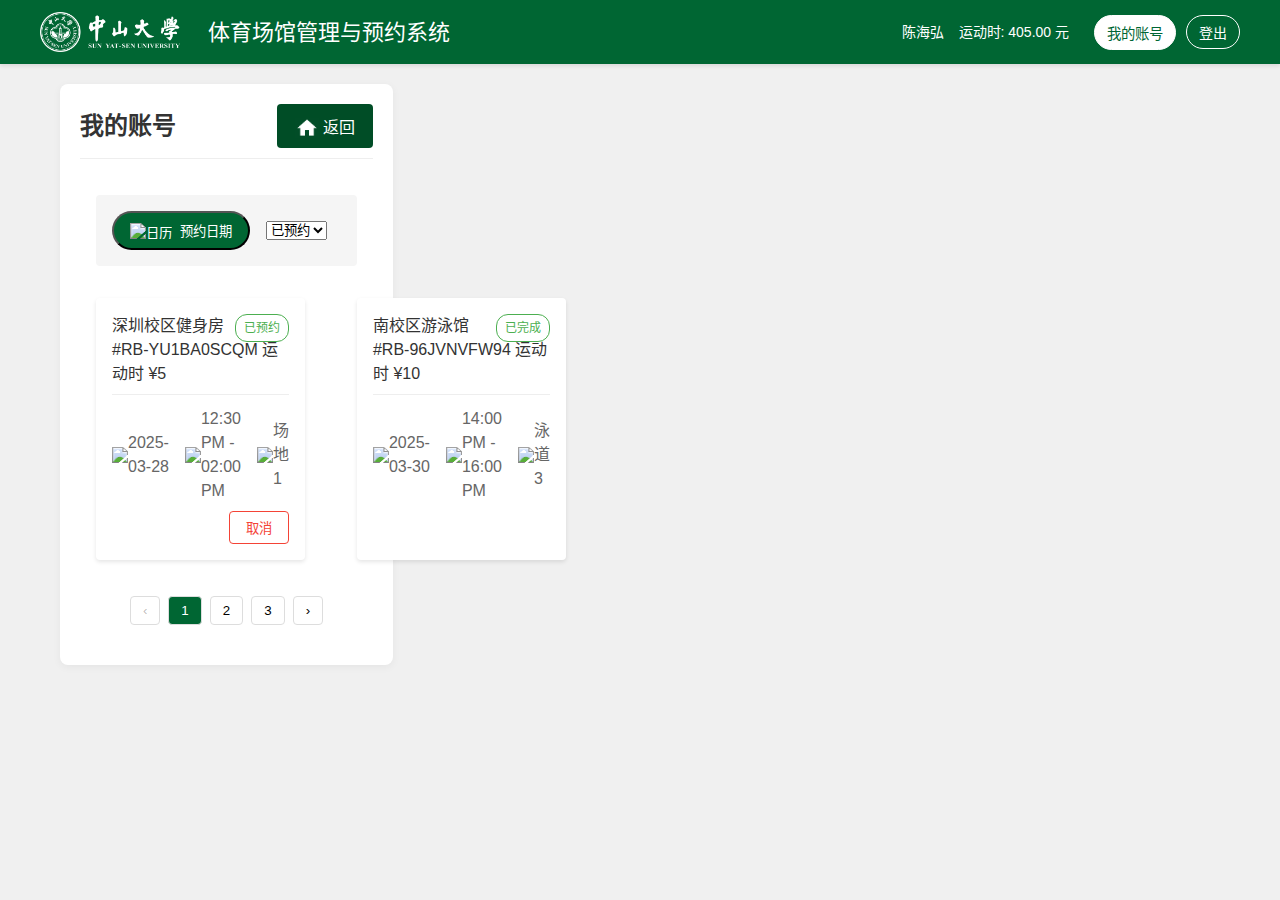
==== account.html @ a5f9b4a7 "Add account management page and implement navigation button functionality" ====
<!DOCTYPE html>
<html lang="zh-CN">
<head>
    <meta charset="UTF-8" />
    <meta name="viewport" content="width=device-width, initial-scale=1.0" />
    <title>中山大学体育场馆预订系统</title>
    <link rel="stylesheet" href="style.css">
    <style>
        /* 新增样式 */
        .booking-card {
            background: #fff;
            border-radius: 4px;
            box-shadow: 0 2px 4px rgba(0,0,0,0.1);
            margin: 16px;
            padding: 16px;
            display: flex;
            position: relative;
        }
        
        .status-tag {
            position: absolute;
            right: 16px;
            top: 16px;
            padding: 4px 8px;
            border: 1px solid #4CAF50;
            color: #4CAF50;
            border-radius: 12px;
            font-size: 12px;
        }

        .card-header {
            border-bottom: 1px solid #eee;
            padding-bottom: 8px;
            margin-bottom: 12px;
        }

        .booking-title {
            font-size: 16px;
            font-weight: 500;
            color: #333;
        }

        .time-info {
            display: flex;
            align-items: center;
            margin: 8px 0;
            color: #666;
        }

        .time-info i {
            margin-right: 8px;
            font-size: 16px;
        }

        .action-button {
            background: none;
            border: 1px solid #F44336;
            color: #F44336;
            padding: 6px 16px;
            border-radius: 4px;
            cursor: pointer;
            float: right;
        }

        .pagination {
            display: flex;
            justify-content: center;
            margin: 20px 0;
        }

        .pagination button {
            margin: 0 4px;
            padding: 6px 12px;
            border: 1px solid #ddd;
            background: #fff;
            border-radius: 4px;
        }

        .filter-section {
            display: flex;
            align-items: center;
            padding: 16px;
            background: #f5f5f5;
            margin: 16px;
            border-radius: 4px;
        }

        .filter-button {
            background: #006633;
            color: white;
            padding: 8px 16px;
            border-radius: 20px;
            margin-right: 16px;
            display: flex;
            align-items: center;
        }
    </style>
</head>
<body>
    <header class="header">
        <div class="header-content">
            <img src="logo.png" alt="中山大学Logo" class="logo">
            <h1 class="title desktop-only">体育场馆管理与预约系统</h1>
            <div class="spacer"></div>
            <div class="user-info">
                <span class="user-name desktop-only">陈海弘</span>
                <span class="user-points desktop-only">运动时: 405.00 元</span>
                <button class="recharge-btn">我的账号</button>
                <button class="logout-btn">登出</button>
            </div>
        </div>
    </header>

    <div class="main-container">
        <main class="main-content">
            <div class="content-wrapper">
                <div class="content-header">
                    <h2 class="page-title">我的账号</h2>
                    <button class="btn btn-primary">
                        <img src="home.png" alt="主页" style="margin-right: 4px; height: 20px; vertical-align: middle;">返回
                    </button>
                </div>

                <!-- 新增预约管理内容 -->
                <div class="filter-section">
                    <button class="filter-button">
                        <img src="calendar-icon.png" alt="日历" style="height: 16px; margin-right: 8px;">
                        预约日期
                    </button>
                    <select class="status-select">
                        <option>已预约</option>
                        <option>已完成</option>
                        <option>已取消</option>
                    </select>
                </div>

                <div class="content-grid">
                    <!-- 预约卡片1 -->
                    <div class="booking-card">
                        <div class="card-content">
                            <div class="card-header">
                                <div class="booking-title">深圳校区健身房</div>
                                <div class="booking-id">#RB-YU1BA0SCQM 运动时 ¥5</div>
                            </div>
                            <div class="time-info">
                                <img src="calendar-icon.png" alt="日期" style="height:16px">
                                2025-03-28 
                                <img src="clock-icon.png" alt="时间" style="margin-left:16px;height:16px">
                                12:30 PM - 02:00 PM
                                <img src="location-icon.png" alt="地点" style="margin-left:16px;height:16px">
                                场地1
                            </div>
                            <button class="action-button">取消</button>
                        </div>
                        <span class="status-tag">已预约</span>
                    </div>

                    <!-- 预约卡片2 -->
                    <div class="booking-card">
                        <div class="card-content">
                            <div class="card-header">
                                <div class="booking-title">南校区游泳馆</div>
                                <div class="booking-id">#RB-96JVNVFW94 运动时 ¥10</div>
                            </div>
                            <div class="time-info">
                                <img src="calendar-icon.png" alt="日期" style="height:16px">
                                2025-03-30 
                                <img src="clock-icon.png" alt="时间" style="margin-left:16px;height:16px">
                                14:00 PM - 16:00 PM
                                <img src="location-icon.png" alt="地点" style="margin-left:16px;height:16px">
                                泳道3
                            </div>
                        </div>
                        <span class="status-tag">已完成</span>
                    </div>
                </div>

                <!-- 分页 -->
                <div class="pagination">
                    <button disabled>‹</button>
                    <button style="background:#006633;color:white">1</button>
                    <button>2</button>
                    <button>3</button>
                    <button>›</button>
                </div>
            </div>
        </main>
    </div>

    <script>
        const logoutBtn = document.querySelector('.logout-btn');
        logoutBtn.addEventListener('click', () => {
            window.location.href = 'login.html';
        });

        const backBtn = document.querySelector('.btn-primary');
        backBtn.addEventListener('click', () => {
            window.location.href = 'index.html';
        });
    </script>
</body>
</html>
---- style.css ----
* {
    margin: 0;
    padding: 0;
    box-sizing: border-box;
    font-family: -apple-system, BlinkMacSystemFont, "Segoe UI", Roboto, "Helvetica Neue", Arial, sans-serif;
}

body {
    background-color: #F0F0F0;
    color: #333;
    line-height: 1.5;
}

/* 头部样式 */
.header {
    background-color: #006633;
    padding: 0 20px;
    height: 64px;
    box-shadow: 0 2px 4px rgba(0, 0, 0, 0.1);
}

.header-content {
    display: flex;
    align-items: center;
    height: 100%;
    max-width: 1200px;
    margin: 0 auto;
}

.logo {
    height: 40px;
    width: 140px;
    margin-right: 8px;
}

.title {
    color: #fff;
    margin-left: 20px;
    font-size: 22px;
    font-weight: 500;
}

.spacer {
    flex-grow: 1;
}

.user-info {
    display: flex;
    align-items: center;
}

.user-name, .user-points {
    color: #fff;
    margin-right: 15px;
    font-size: 14px;
}

.recharge-btn {
    background-color: #FFFFFF;
    border: 1px solid #fff;
    color: #006633;
    padding: 6px 12px;
    border-radius: 4px;
    cursor: pointer;
    margin-left: 10px;
    font: 14.4px Avenir, Helvetica, Arial, sans-serif;
    border-radius: 30px;
}

.logout-btn {
    background-color: transparent;
    border: 1px solid #fff;
    color: #FFFFFF;
    padding: 6px 12px;
    border-radius: 4px;
    cursor: pointer;
    margin-left: 10px;
    font-size: 14px;
    border-radius: 30px;
}

/* 主容器样式 */
.main-container {
    max-width: 1200px;
    margin: 0 auto;
    padding: 20px;
    min-height: calc(100vh - 64px);
}

/* 内容头部 */
.content-header {
    display: flex;
    justify-content: space-between;
    align-items: center;
    margin-bottom: 20px;
    padding-bottom: 10px;
    border-bottom: 1px solid #eee;
}

.page-title {
    font: 24px, sans-serif;
    color: #333333;
    width: 96px;
    height: 36px;
}

.btn {
    padding: 8px 16px;
    border-radius: 4px;
    cursor: pointer;
    border: none;
    font-size: 14px;
}

.btn-primary {
    background-color: #004D26;
    color: white;
    width: 96px;
    height: 44px;
    font: 16px Arial,sans-serif;
}

/* 内容网格 */
.content-grid {
    display: flex;
    gap: 20px;
}

/* 场馆选择区域 */
.venue-selection {
    flex: 2;
    width: 306.59px;
    height: 576.81px;
}

.venue-info {
    display: flex;
    margin-bottom: 20px;
}

.venue-image {
    width: 160px;
    height: 110px;
    margin-right: 16px;
    border-radius: 4px;
    object-fit: cover;
    border-radius: 7px;
}

.venue-name {
    font-size: 16px;
    margin-bottom: 5px;
    font-weight: 500;
}

.venue-location {
    color: #666;
    margin-bottom: 5px;
    font-size: 16px;
}

.venue-actions {
    margin-bottom: 20px;
}

/* 日期选择器 */
.date-selector {
    display: flex;
    margin-bottom: 20px;
    margin-left: -2px;
    overflow-x: auto;
    background-color: #F0F0F0;
    padding: 8px;
    margin-right: 8px;
    border-radius: 8px;
}

.date-item {
    width: 80px;
    height: 87.38px;
    border: 1px solid #e0e0e0;
    border-radius: 4px;
    padding: 8px;
    margin-right: 8px;
    text-align: center;
    cursor: pointer;
    background-color: #FFFFFF;
    border-radius: 7px;
}

.date-item.selected {
    background-color: #006633;
    margin-right: 7px;
    padding: 8px;
    border-radius: 7px;
    box-shadow: 0 0 0 1.2px #ff8400;
}

.date-item:not(.selected) .date-day {
    color: #666666;
}

.date-item:not(.selected) .date-number {
    color: #666666;
}

.date-item:not(.selected) .date-available {
    color: #006633;
}

.date-day {
    font-weight: 500;
    font-size: 12.8px;
    color: #E6F3ED;
}

.date-number {
    color: #E6F3ED;
    font-size: 16px;
    margin: 3px 0;
}

.date-available {
    color: #999;
    font-size: 12.8px;
}

/* 时间表格 */
.time-slot-table {
    width: 100%;
    overflow-x: auto;
    border: 1px solid #e0e0e0;
    border-radius: 4px;
    margin-left: -6px;
}

table {
    width: 100%;
    border-collapse: collapse;
}

th, td {
    padding: 8px;
    text-align: center;
    border-bottom: 1px solid #e0e0e0;
    font: 16px Arial, sans-serif;
    width: 150px;
    height: 41px;
    vertical-align: middle;
}

th {
    background-color: #f0f0f0;
    font-weight: 500;
}

.slot-btn {
    padding: 6px 10px;
    border-radius: 4px;
    border: none;
    width: 138.59px;
    height: 40px;
    cursor: not-allowed;
    font-size: 14px;
    border-radius: 7px;
}

.slot-btn.over {
    color: #a8a7a7;
    width: 138.59px;
    height: 40px;
}

.slot-btn.sold {
    background-color: #E0E0E0;
    color: #9c9b9b;
    border-radius: 4px;
    font: 16px Arial, sans-serif;
    filter: contrast(1.17);
}

/* 侧边栏 */
.sidebar {
    flex: 1;
    background-color: #f0f0f0;
    border-radius: 4px;
    padding: 20px;
    width: 306.59px;
    height: 488.03px;
    margin-left: -6px;
}

.sidebar-title {
    margin-bottom: 16px;
    font-size: 19.2px Arial, sans-serif;
    padding-bottom: 10px;
    color: #333333;
    font-weight: 500;
    width: 274.59px;
    height: 28.8px;
}

.booking-list {
    list-style: none;
}

.booking-item {
    margin-bottom: 8px;
    margin-left: -3px;
    padding: 8px;
    border-bottom: 1px solid #e0e0e0;
    background-color: #FFFFFF;
    width: 274.59px;
    height: 93.61px;
    border-radius: 3px;
}

.history-bookings .booking-item {
    height: 61.61px;
}

.booking-venue {
    font-weight: 500;
    font-size: 16px;
}

.booking-date {
    color: #666;
    font-size: 14.4px;
}

.booking-actions {
    display: flex;
    justify-content: flex-end;
    margin-top: 8px;
}

.btn-small {
    font: 12px Arial, sans-serif;
}

.btn-cancel {
    background-color: #FF4D4F;
    color: #FFFFFF;
    border: none;
    cursor: pointer;
    height: 18px;
    width: 48px;
    margin-right: 210px;
}

/* 响应式设计 */
@media (max-width: 900px) {
    .content-grid {
        flex-direction: column;
    }
    
    .desktop-only {
        display: none;
    }
}

.content-wrapper {
    display: flex;
    flex-direction: column;
    background-color: #FFFFFF;
    border-radius: 8px;
    box-shadow: 0 2px 8px rgba(0, 0, 0, 0.05);
    padding: 20px;
    margin-bottom: 20px;
    width: 333px;
}

.text-status {
    color: #a8a7a7;
    font: 16px Arial, sans-serif;
    display: inline-block;
    width: 138.59px;
    height: 40px;
    line-height: 40px;
    text-align: center;
}
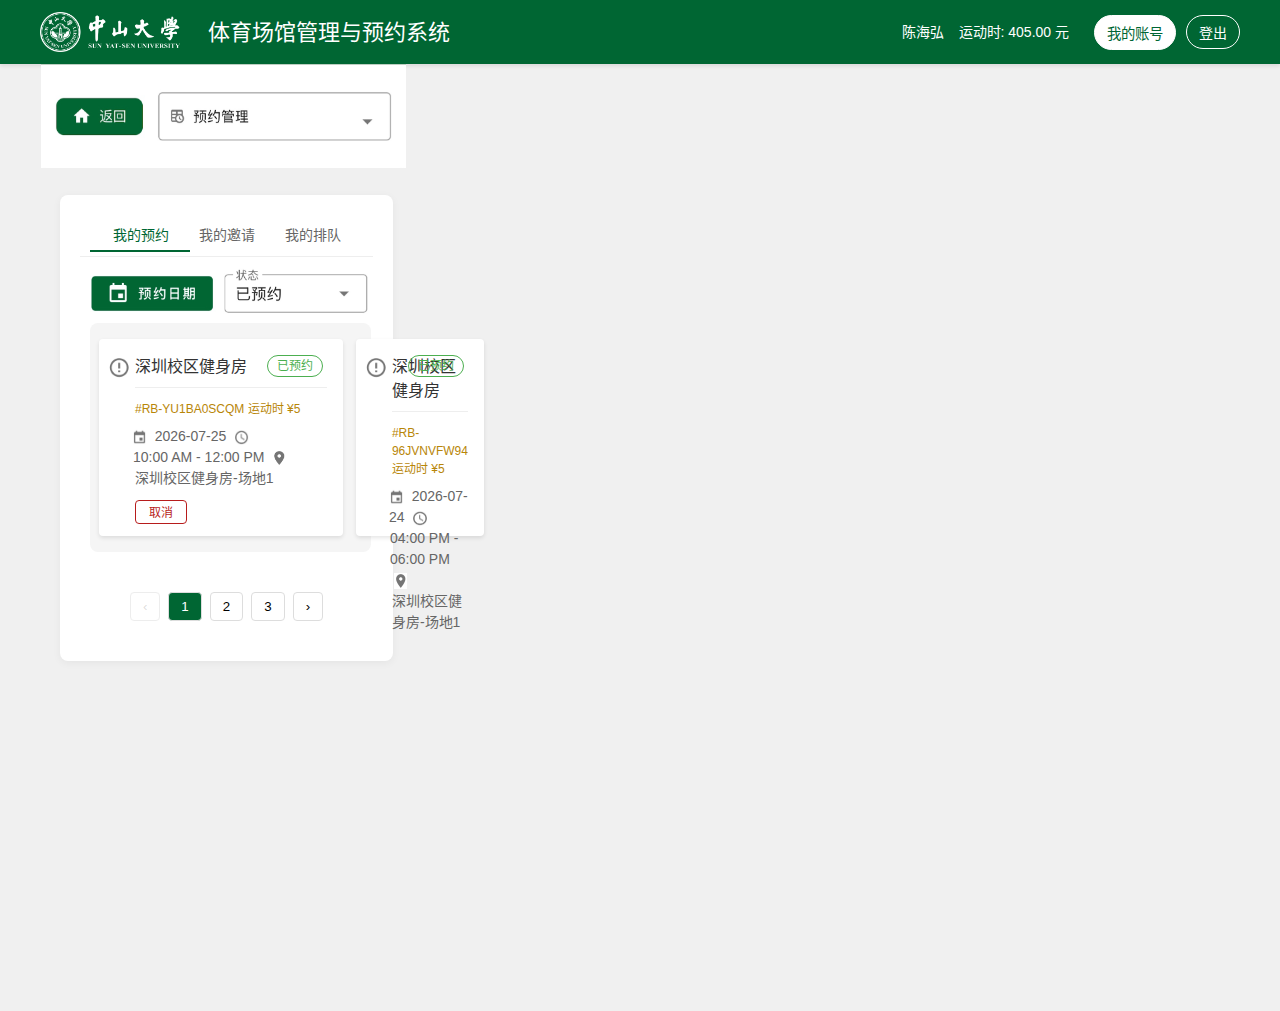
==== commit cb497bea: "Add tab navigation and update account page layout with images" ====
--- a/account.html
+++ b/account.html
@@ -1,100 +1,11 @@
 <!DOCTYPE html>
 <html lang="zh-CN">
 <head>
-    <meta charset="UTF-8" />
-    <meta name="viewport" content="width=device-width, initial-scale=1.0" />
+    <meta charset="UTF-8">
+    <meta name="viewport" content="width=device-width, initial-scale=1.0">
     <title>中山大学体育场馆预订系统</title>
     <link rel="stylesheet" href="style.css">
-    <style>
-        /* 新增样式 */
-        .booking-card {
-            background: #fff;
-            border-radius: 4px;
-            box-shadow: 0 2px 4px rgba(0,0,0,0.1);
-            margin: 16px;
-            padding: 16px;
-            display: flex;
-            position: relative;
-        }
-        
-        .status-tag {
-            position: absolute;
-            right: 16px;
-            top: 16px;
-            padding: 4px 8px;
-            border: 1px solid #4CAF50;
-            color: #4CAF50;
-            border-radius: 12px;
-            font-size: 12px;
-        }
-
-        .card-header {
-            border-bottom: 1px solid #eee;
-            padding-bottom: 8px;
-            margin-bottom: 12px;
-        }
-
-        .booking-title {
-            font-size: 16px;
-            font-weight: 500;
-            color: #333;
-        }
-
-        .time-info {
-            display: flex;
-            align-items: center;
-            margin: 8px 0;
-            color: #666;
-        }
-
-        .time-info i {
-            margin-right: 8px;
-            font-size: 16px;
-        }
-
-        .action-button {
-            background: none;
-            border: 1px solid #F44336;
-            color: #F44336;
-            padding: 6px 16px;
-            border-radius: 4px;
-            cursor: pointer;
-            float: right;
-        }
-
-        .pagination {
-            display: flex;
-            justify-content: center;
-            margin: 20px 0;
-        }
-
-        .pagination button {
-            margin: 0 4px;
-            padding: 6px 12px;
-            border: 1px solid #ddd;
-            background: #fff;
-            border-radius: 4px;
-        }
-
-        .filter-section {
-            display: flex;
-            align-items: center;
-            padding: 16px;
-            background: #f5f5f5;
-            margin: 16px;
-            border-radius: 4px;
-        }
-
-        .filter-button {
-            background: #006633;
-            color: white;
-            padding: 8px 16px;
-            border-radius: 20px;
-            margin-right: 16px;
-            display: flex;
-            align-items: center;
-        }
-    </style>
+    <link rel="stylesheet" href="style2.css">
 </head>
 <body>
     <header class="header">
@@ -111,74 +22,35 @@
         </div>
     </header>
 
+    <!-- 添加图片区域 -->
+    <div class="banner-container">
+        <img src="1.png" alt="Banner" class="banner-image">
+    </div>
+
     <div class="main-container">
         <main class="main-content">
             <div class="content-wrapper">
                 <div class="content-header">
-                    <h2 class="page-title">我的账号</h2>
-                    <button class="btn btn-primary">
-                        <img src="home.png" alt="主页" style="margin-right: 4px; height: 20px; vertical-align: middle;">返回
-                    </button>
-                </div>
-
-                <!-- 新增预约管理内容 -->
-                <div class="filter-section">
-                    <button class="filter-button">
-                        <img src="calendar-icon.png" alt="日历" style="height: 16px; margin-right: 8px;">
-                        预约日期
-                    </button>
-                    <select class="status-select">
-                        <option>已预约</option>
-                        <option>已完成</option>
-                        <option>已取消</option>
-                    </select>
-                </div>
-
-                <div class="content-grid">
-                    <!-- 预约卡片1 -->
-                    <div class="booking-card">
-                        <div class="card-content">
-                            <div class="card-header">
-                                <div class="booking-title">深圳校区健身房</div>
-                                <div class="booking-id">#RB-YU1BA0SCQM 运动时 ¥5</div>
-                            </div>
-                            <div class="time-info">
-                                <img src="calendar-icon.png" alt="日期" style="height:16px">
-                                2025-03-28 
-                                <img src="clock-icon.png" alt="时间" style="margin-left:16px;height:16px">
-                                12:30 PM - 02:00 PM
-                                <img src="location-icon.png" alt="地点" style="margin-left:16px;height:16px">
-                                场地1
-                            </div>
-                            <button class="action-button">取消</button>
-                        </div>
-                        <span class="status-tag">已预约</span>
-                    </div>
-
-                    <!-- 预约卡片2 -->
-                    <div class="booking-card">
-                        <div class="card-content">
-                            <div class="card-header">
-                                <div class="booking-title">南校区游泳馆</div>
-                                <div class="booking-id">#RB-96JVNVFW94 运动时 ¥10</div>
-                            </div>
-                            <div class="time-info">
-                                <img src="calendar-icon.png" alt="日期" style="height:16px">
-                                2025-03-30 
-                                <img src="clock-icon.png" alt="时间" style="margin-left:16px;height:16px">
-                                14:00 PM - 16:00 PM
-                                <img src="location-icon.png" alt="地点" style="margin-left:16px;height:16px">
-                                泳道3
-                            </div>
-                        </div>
-                        <span class="status-tag">已完成</span>
+                    <div class="tab-navigation">
+                        <span class="tab-item active">我的预约</span>
+                        <span class="tab-item">我的邀请</span>
+                        <span class="tab-item">我的排队</span>
                     </div>
                 </div>
 
-                <!-- 分页 -->
+                <div class="filter-section">
+                    <img src="2.png" alt="筛选界面" class="filter-image">
+                </div>
+
+                <div class="card-list">
+                    <div class="content-grid">
+                        <!-- 卡片内容会由JavaScript动态生成 -->
+                    </div>
+                </div>
+
                 <div class="pagination">
                     <button disabled>‹</button>
-                    <button style="background:#006633;color:white">1</button>
+                    <button class="active">1</button>
                     <button>2</button>
                     <button>3</button>
                     <button>›</button>
@@ -188,15 +60,106 @@
     </div>
 
     <script>
-        const logoutBtn = document.querySelector('.logout-btn');
-        logoutBtn.addEventListener('click', () => {
-            window.location.href = 'login.html';
-        });
+        document.addEventListener('DOMContentLoaded', function() {
+            // 按周计划生成预约文本
+            function getBookingTimeByWeekday(day) {
+                switch(day) {
+                    case 1: case 5: return "04:00 PM - 06:00 PM";
+                    case 2: case 4: return "06:00 PM - 08:00 PM";
+                    case 6: return "10:00 AM - 12:00 PM";
+                    default: return "04:00 PM - 06:00 PM";
+                }
+            }
+            
+            // 动态生成预约卡片
+            function updateBookingCards() {
+                const today = new Date();
+                const tomorrow = new Date(today);
+                tomorrow.setDate(tomorrow.getDate() + 1);
+                
+                const contentGrid = document.querySelector('.content-grid');
+                contentGrid.innerHTML = '';
+                
+                // 创建明天的预约卡片
+                const tomorrowCard = document.createElement('div');
+                tomorrowCard.className = 'booking-card';
+                tomorrowCard.innerHTML = `
+                    <div class="card-content">
+                        <div class="card-header">
+                            <img src="warn.png" alt="警告" class="warn-icon">
+                            <div class="booking-title">深圳校区健身房</div>
+                        </div>
+                        <div class="booking-info">
+                            <div class="booking-id">#RB-YU1BA0SCQM 运动时 ¥5</div>
+                            
+                            <div class="date-row">
+                                <img src="calendar-icon.png" class="info-icon icon-left">
+                                ${tomorrow.getFullYear()}-${(tomorrow.getMonth() + 1).toString().padStart(2, '0')}-${tomorrow.getDate().toString().padStart(2, '0')}
+                                <img src="calendar-icon2.png" class="info-icon icon-right">
+                            </div>
+                            <div class="time-row">
+                                ${getBookingTimeByWeekday(tomorrow.getDay())}
+                                <img src="clock-icon.png" class="info-icon icon-right">
+                            </div>
+                            
+                            <div class="location-row">深圳校区健身房-场地1</div>
+                        </div>
+                        <button class="action-button">取消</button>
+                    </div>
+                    <span class="status-tag">已预约</span>
+                `;
+                contentGrid.appendChild(tomorrowCard);
+                
+                // 创建今天的预约卡片
+                const todayCard = document.createElement('div');
+                todayCard.className = 'booking-card';
+                todayCard.innerHTML = `
+                    <div class="card-content">
+                        <div class="card-header">
+                            <img src="warn.png" alt="警告" class="warn-icon">
+                            <div class="booking-title">深圳校区健身房</div>
+                        </div>
+                        <div class="booking-info">
+                            <div class="booking-id">#RB-96JVNVFW94 运动时 ¥5</div>
+                            
+                            <div class="date-row">
+                                <img src="calendar-icon.png" class="info-icon icon-left">
+                                ${today.getFullYear()}-${(today.getMonth() + 1).toString().padStart(2, '0')}-${today.getDate().toString().padStart(2, '0')}
+                                <img src="calendar-icon2.png" class="info-icon icon-right">
+                            </div>
+                            <div class="time-row">
+                                ${getBookingTimeByWeekday(today.getDay())}
+                                <img src="clock-icon.png" class="info-icon icon-right">
+                            </div>
+                            
+                            <div class="location-row">深圳校区健身房-场地1</div>
+                        </div>
+                    </div>
+                    <span class="status-tag">已预约</span>
+                `;
+                contentGrid.appendChild(todayCard);
+            }
 
-        const backBtn = document.querySelector('.btn-primary');
-        backBtn.addEventListener('click', () => {
-            window.location.href = 'index.html';
+            // 执行更新
+            updateBookingCards();
+            
+            // 事件监听设置
+            const tabItems = document.querySelectorAll('.tab-item');
+            tabItems.forEach(tab => {
+                tab.addEventListener('click', function() {
+                    tabItems.forEach(item => item.classList.remove('active'));
+                    this.classList.add('active');
+                });
+            });
+            
+            document.querySelector('.logout-btn').addEventListener('click', () => {
+                window.location.href = 'login.html';
+            });
+            
+            document.querySelector('.recharge-btn').addEventListener('click', () => {
+                window.location.href = 'index.html';
+            });
         });
     </script>
 </body>
-</html>
+</html>--- a/style2.css
+++ b/style2.css
@@ -0,0 +1,216 @@
+
+/* 账户页面专用样式 */
+.booking-card {
+    background: #fff;
+    border-radius: 4px;
+    box-shadow: 0 2px 4px rgba(0,0,0,0.1);
+    margin-left: -7px;
+    padding: 16px;
+    display: flex;
+    position: relative;
+    width: 262.5px;
+    height: 197px;
+}
+
+.status-tag {
+    position: absolute;
+    right: 20px;
+    top: 16px;
+    border: 1px solid #4CAF50;
+    color: #4CAF50;
+    border-radius: 12px;
+    font-size: 12px;
+    width: 56px;
+    height: 22px;
+    text-align: center;
+    line-height: 22px;
+    display: flex;
+    align-items: center;
+    justify-content: center;
+}
+
+.card-header {
+    border-bottom: 1px solid #eee;
+    padding-bottom: 8px;
+    margin-bottom: 12px;
+    position: relative;
+    padding-left: 0;
+}
+
+.card-header .warn-icon {
+    position: absolute;
+    left: -28px;
+    top: 0;
+    width: 24px;
+    height: 24px;
+}
+
+.booking-title {
+    font-size: 16px;
+    font-weight: 500;
+    color: #333;
+    margin-left: 0;
+}
+
+.card-content {
+    padding-left: 20px;
+}
+
+.card-content > div > div {
+    text-align: left;
+}
+
+.booking-info {
+    margin-top: 12px;
+    color: #666;
+    font-size: 14px;
+}
+
+.booking-id {
+    margin-bottom: 8px;
+    font-size: 12px;
+    color: #B88608;
+}
+
+.date-row {
+    margin-bottom: 0px;
+    margin-left: -3px;
+}
+
+.time-row {
+    margin-bottom: 0px;
+    margin-left: -2px;
+}
+
+.location-row {
+    margin-bottom: 0px;
+}
+
+.info-icon {
+    height: 16px;
+    vertical-align: middle;
+}
+
+.icon-left {
+    margin-right: 4px;
+}
+
+.icon-right {
+    margin-left: 4px;
+}
+
+.action-button {
+    margin-top: 11px;
+    margin-right: 140px;
+    width: 51.94px;
+    height: 24px;
+    background: none;
+    border: 1px solid #B71C1C;
+    color: #B71C1C;
+    border-radius: 4px;
+    cursor: pointer;
+    float: right;
+    font-size: 12px;
+}
+
+.banner-container {
+    max-width: 1200px;
+    margin: 0 auto;
+    padding: 0 20px;
+}
+
+.banner-image {
+    width: 365px;
+    height: 104px;
+    margin-left: -19px;
+}
+
+.card-list {
+    background-color: #F5F5F5;
+    border-radius: 8px;
+    margin: 20px 0; 
+    padding: 16px;
+    width: 280.5px;
+    margin-left: 10px;
+    margin-top: -10px;
+}
+
+.filter-image {
+    width: 280px;
+    height: auto;
+}
+
+/* 导航标签样式 */
+.tab-navigation {
+    display: flex;
+    gap: 20px;
+    padding: 5px 0;
+    margin-bottom: 0;
+    justify-content: center;
+    width: 100%;
+}
+
+.tab-item {
+    font-size: 14px;
+    padding: 5px 5px;
+    cursor: pointer;
+    color: #666;
+    position: relative;
+}
+
+.tab-item.active {
+    color: #006633;
+    font-weight: 500;
+}
+
+.tab-item.active:after {
+    content: '';
+    position: absolute;
+    bottom: -1px;
+    left: -18px;
+    width: 100px;
+    height: 2px;
+    background-color: #006633;
+}
+
+/* 内容头部样式 */
+.content-header {
+    display: flex;
+    justify-content: center;
+    margin-bottom: 0;
+    padding-bottom: 0;
+    border-bottom: 1px solid #eee;
+}
+
+/* 过滤区域样式 */
+.filter-section {
+    justify-content: center;
+    padding: 10px;
+    background: transparent;
+    box-shadow: none;
+}
+
+/* 分页样式 */
+.pagination {
+    display: flex;
+    justify-content: center;
+    margin: 20px 0;
+}
+
+.pagination button {
+    margin: 0 4px;
+    padding: 6px 12px;
+    border: 1px solid #ddd;
+    background: #fff;
+    border-radius: 4px;
+}
+
+.pagination button.active {
+    background: #006633;
+    color: white;
+}
+
+.pagination button:disabled {
+    opacity: 0.5;
+    cursor: not-allowed;
+}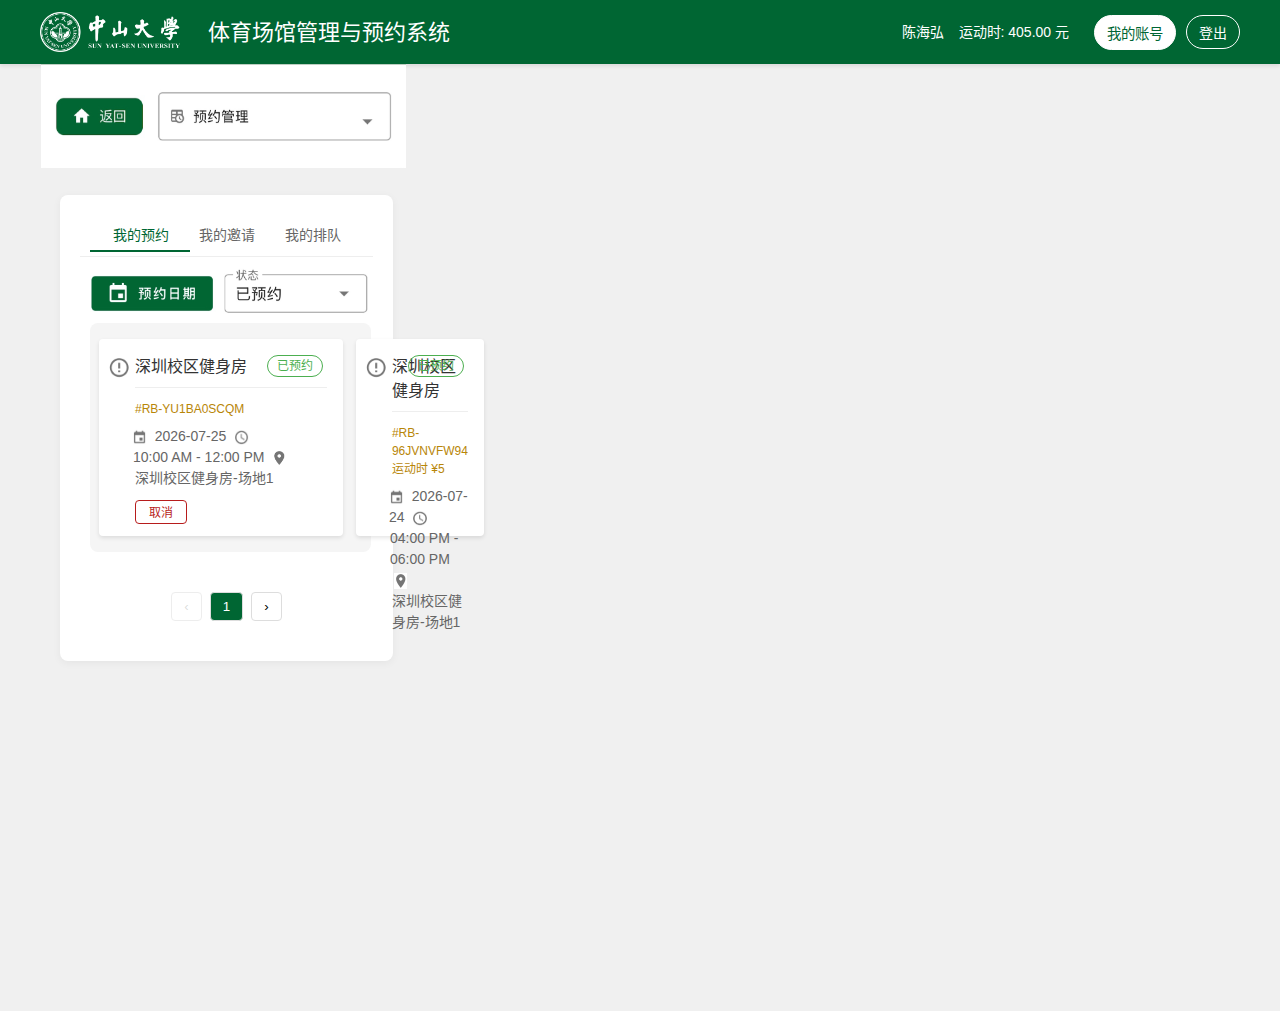
==== commit b944b6c4: "Add booking modal to account page for displaying appointment details" ====
--- a/account.html
+++ b/account.html
@@ -51,12 +51,27 @@
                 <div class="pagination">
                     <button disabled>‹</button>
                     <button class="active">1</button>
-                    <button>2</button>
-                    <button>3</button>
+
                     <button>›</button>
                 </div>
             </div>
         </main>
+    </div>
+
+    <!-- 添加模态窗口 -->
+    <div id="bookingModal" class="booking-modal">
+      <div class="modal-content">
+        <h2>我的预约</h2>
+        <div class="booking-details">
+          <div class="detail-row"><span class="detail-label">场馆：</span><span id="modal-venue" style="margin-left:-38px">深圳校区健身房</span></div>
+          <div class="detail-row"><span class="detail-label">预约日期：</span><span id="modal-date" style="margin-left:-8px"></span></div>
+          <div class="detail-row"><span class="detail-label">预约时段：</span><span id="modal-time" style="margin-left:-8px" ></span></div>
+          <div class="detail-row"><span class="detail-label">场地名称：</span><span id="modal-location" style="margin-left:-8px">场地1</span></div>
+          <div class="detail-row"><span class="detail-label">预约编号：</span><span id="modal-id" style="margin-left:-8px"></span></div>
+          <div class="detail-row"><span class="detail-label">费用：</span><span id="modal-fee" style="margin-left:-38px">运动时 ¥5</span></div>
+        </div>
+        <button class="confirm-btn">确认</button>
+      </div>
     </div>
 
     <script>
@@ -90,7 +105,7 @@
                             <div class="booking-title">深圳校区健身房</div>
                         </div>
                         <div class="booking-info">
-                            <div class="booking-id">#RB-YU1BA0SCQM 运动时 ¥5</div>
+                            <div class="booking-id">#RB-YU1BA0SCQM</div>
                             
                             <div class="date-row">
                                 <img src="calendar-icon.png" class="info-icon icon-left">
@@ -159,6 +174,46 @@
             document.querySelector('.recharge-btn').addEventListener('click', () => {
                 window.location.href = 'index.html';
             });
+
+            // 设置预约卡片点击显示详情
+            function setupCardClickHandlers() {
+                const bookingCards = document.querySelectorAll('.booking-card');
+                const modal = document.getElementById('bookingModal');
+                
+                bookingCards.forEach(card => {
+                    card.addEventListener('click', function() {
+                        // 从卡片中提取信息
+                        const bookingId = card.querySelector('.booking-id').textContent;
+                        const dateText = card.querySelector('.date-row').textContent.trim();
+                        const timeText = card.querySelector('.time-row').textContent.trim();
+                        const locationText = card.querySelector('.location-row').textContent;
+                        
+                        // 更新模态框信息
+                        document.getElementById('modal-date').textContent = dateText;
+                        document.getElementById('modal-time').textContent = timeText;
+                        document.getElementById('modal-id').textContent = bookingId;
+                        
+                        // 显示模态框
+                        modal.style.display = 'flex';
+                    });
+                });
+                
+                // 确认按钮关闭模态框
+                document.querySelector('.confirm-btn').addEventListener('click', function() {
+                    modal.style.display = 'none';
+                });
+                
+                // 点击模态框外部关闭
+                window.addEventListener('click', function(event) {
+                    if (event.target === modal) {
+                        modal.style.display = 'none';
+                    }
+                });
+            }
+            
+            // 在卡片生成后设置点击事件
+            updateBookingCards();
+            setupCardClickHandlers();
         });
     </script>
 </body>
--- a/style2.css
+++ b/style2.css
@@ -1,4 +1,3 @@
-
 /* 账户页面专用样式 */
 .booking-card {
     background: #fff;
@@ -213,4 +212,69 @@
 .pagination button:disabled {
     opacity: 0.5;
     cursor: not-allowed;
-}+}
+
+/* 模态框样式 */
+.booking-modal {
+    display: none;
+    position: fixed;
+    top: 0;
+    left: 0;
+    width: 100%;
+    height: 100%;
+    background-color: rgba(0, 0, 0, 0.5);
+    z-index: 1000;
+    justify-content: center;
+    align-items: center;
+  }
+  
+  .modal-content {
+    background-color: white;
+    width: 317px;
+    height: 310px;
+    border-radius: 8px;
+    padding: 16px 20px; /* 顶部内边距减小 */
+    position: relative;
+    box-shadow: 0 4px 8px rgba(0, 0, 0, 0.2);
+  }
+  
+  .modal-content h2 {
+    font: 24px Roboto, sans-serif;
+    margin-bottom: 15px; /* 原为20px */
+    color: #333;
+  }
+  
+  .booking-details {
+    margin-bottom: 20px; /* 减小底部边距 */
+  }
+  
+  .detail-row {
+    margin-bottom: 10px; /* 减小行间距，原为15px */
+    font-size: 14px;
+    color: rgba(0, 0, 0, 0.6); /* 相当于#00000099 */
+    line-height: 1.3; /* 减小行高使文本更紧凑 */
+  }
+  
+  .detail-label {
+    display: inline-block;
+    width: 80px;
+    color: rgba(0, 0, 0, 0.6);
+    font-size: 14px;
+  }
+  
+  .confirm-btn {
+    position: absolute;
+    bottom: 20px;
+    right: 20px;
+    background-color: #006633;
+    color: white;
+    border: none;
+    border-radius: 4px;
+    padding: 8px 16px;
+    font-size: 14px;
+    cursor: pointer;
+  }
+  
+  .confirm-btn:hover {
+    background-color: #004d26;
+  }
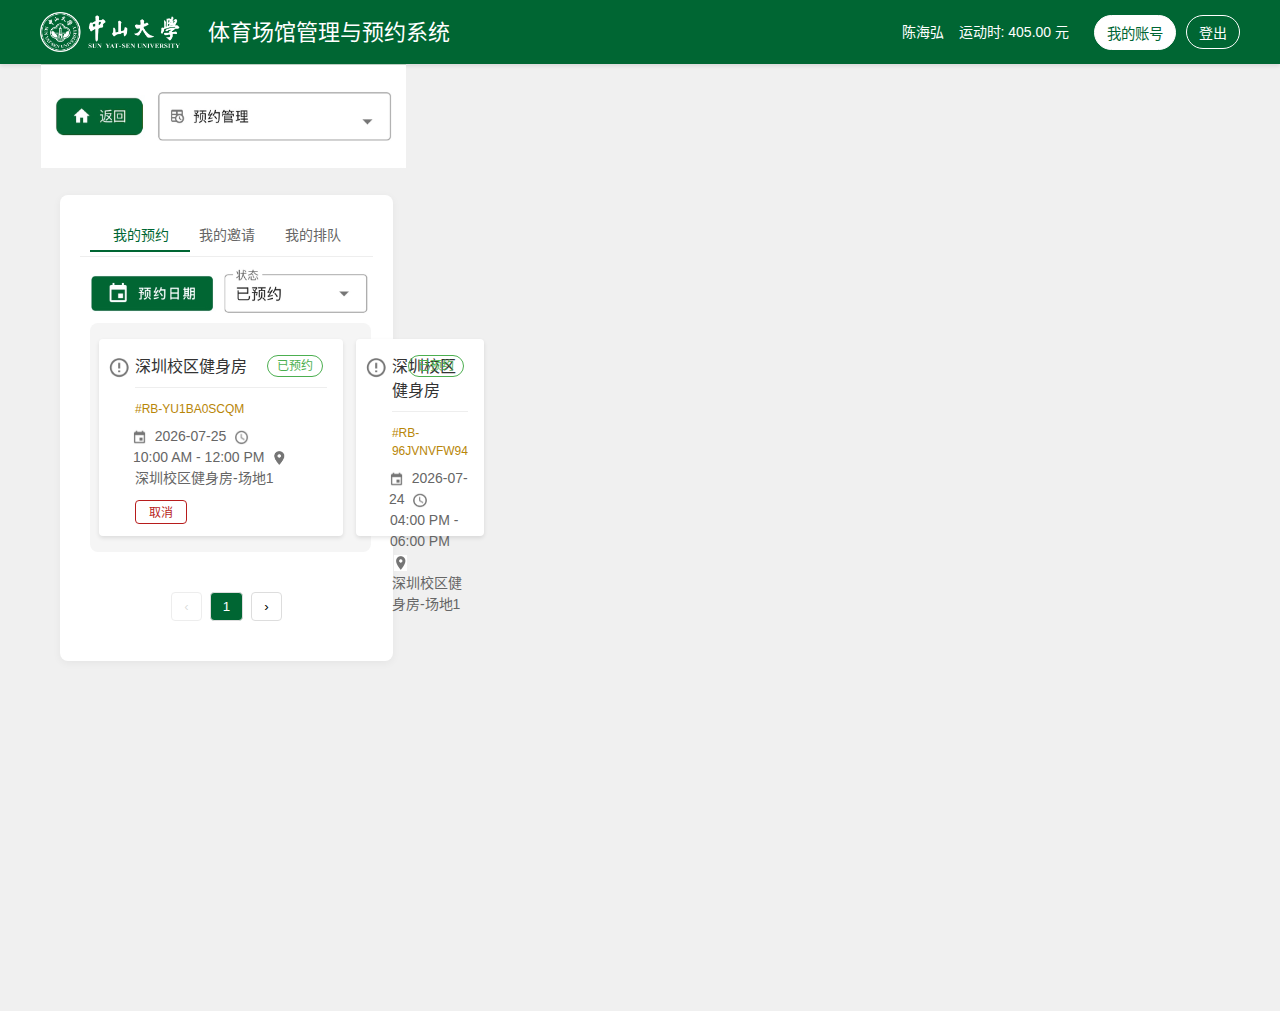
==== commit 4a384876: "Remove pricing information from booking ID display on account page" ====
--- a/account.html
+++ b/account.html
@@ -135,7 +135,7 @@
                             <div class="booking-title">深圳校区健身房</div>
                         </div>
                         <div class="booking-info">
-                            <div class="booking-id">#RB-96JVNVFW94 运动时 ¥5</div>
+                            <div class="booking-id">#RB-96JVNVFW94</div>
                             
                             <div class="date-row">
                                 <img src="calendar-icon.png" class="info-icon icon-left">
